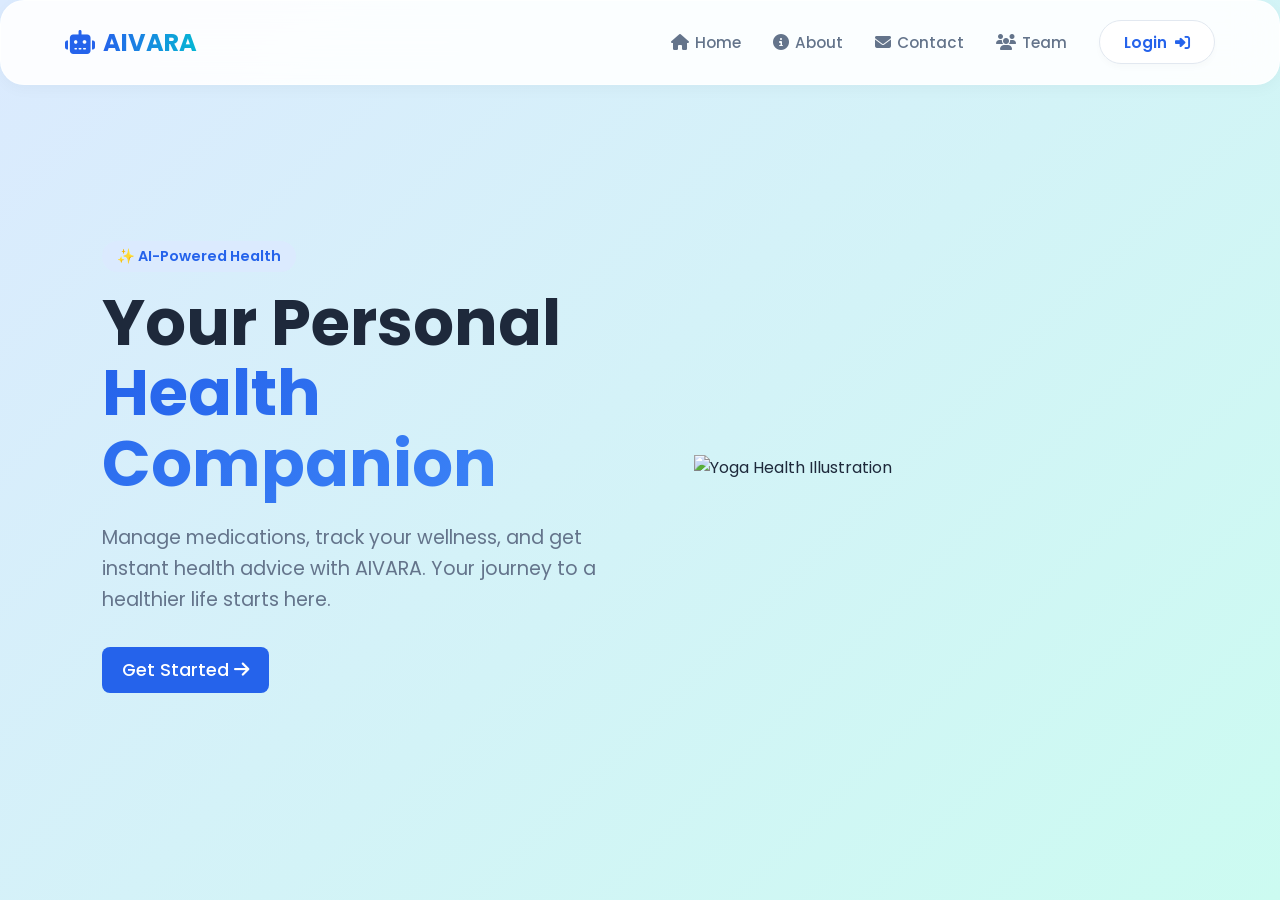
==== index.html @ b7d9ad9e "Update and rename index.html.html to index.html" ====
<!DOCTYPE html>
<html lang="en">
<head>
    <meta charset="UTF-8">
    <meta name="viewport" content="width=device-width, initial-scale=1.0">
    <title>AIVARA AI | Health Assistant</title>
    <link rel="stylesheet" href="style.css">
    <link href="https://fonts.googleapis.com/css2?family=Poppins:wght@300;400;500;600;700&display=swap" rel="stylesheet">
    <link rel="stylesheet" href="https://cdnjs.cloudflare.com/ajax/libs/font-awesome/6.4.0/css/all.min.css">
    <script src="https://cdn.jsdelivr.net/npm/chart.js"></script>
</head>
<body>

    <div id="landing-view">
        <nav class="landing-navbar glass animate-down">
            <div class="logo"><i class="fas fa-robot bounce-icon"></i> <span style="background: linear-gradient(to right, #2563EB, #06b6d4); -webkit-background-clip: text; -webkit-text-fill-color: transparent;">AIVARA</span></div>
            <div class="nav-right-group">
                <a class="nav-link" onclick="scrollToSection('hero-top')"><i class="fas fa-home"></i> Home</a>
                <a class="nav-link" onclick="scrollToSection('about')"><i class="fas fa-info-circle"></i> About</a>
                <a class="nav-link" onclick="scrollToSection('contact')"><i class="fas fa-envelope"></i> Contact</a>
                <a class="nav-link" onclick="scrollToSection('developers')"><i class="fas fa-users"></i> Team</a>
                <button class="btn-login-aesthetic" onclick="openAuthModal('login')">Login <i class="fas fa-sign-in-alt"></i></button>
            </div>
        </nav>

        <header class="landing-hero" id="hero-top">
            <div class="hero-content animate-up delay-1">
                <div class="badge-new">✨ AI-Powered Health</div>
                <h1>Your Personal<br><span class="text-gradient">Health Companion</span></h1>
                <p>Manage medications, track your wellness, and get instant health advice with AIVARA. Your journey to a healthier life starts here.</p>
                <button class="btn-primary big-btn" onclick="openAuthModal('signup')">Get Started <i class="fas fa-arrow-right"></i></button>
            </div>
            <div class="hero-image animate-up delay-2">
                <img src="images/new bot.1.png" alt="Yoga Health Illustration" class="floating-img">
            </div>
        </header>

        <section id="about" class="landing-section">
            <div class="section-header"><h2>About AIVARA</h2><p>Intelligent tools designed for your well-being.</p></div>
            <div class="glass-card about-intro-card">
                <p class="about-text"><strong>AIVARA</strong> is an AI-powered health assistant designed to support individuals in managing their daily wellbeing with ease and confidence. Built with intelligent technology, AIVARA offers a simple, reliable, and user-friendly experience for anyone looking to stay consistent with their health routines.</p>
                <hr style="border: 0; border-top: 1px solid #e2e8f0; margin: 1.5rem 0;">
                <h3 style="color: #2563EB; margin-bottom: 0.5rem;">Our Mission</h3>
                <p class="about-text">Our mission is to make healthcare more accessible, organized, and stress-free by blending smart technology with evidence-based health guidance. We aim to empower people to take control of their health through timely reminders, meaningful insights, and AI-powered support.</p>
            </div>
            <h3 class="sub-heading">What AIVARA Offers</h3>
            <div class="about-grid">
                <div class="feature-card"><div class="f-icon icon-blue"><i class="fas fa-bell"></i></div><h3>Smart Medicine Reminders</h3><p>Stay on track with your daily doses through intelligent scheduling and timely notifications.</p></div>
                <div class="feature-card"><div class="f-icon icon-orange"><i class="fas fa-robot"></i></div><h3>AI Health Chatbot</h3><p>Get quick, easy-to-understand answers to medical queries with clear explanations.</p></div>
                <div class="feature-card"><div class="f-icon icon-green"><i class="fas fa-leaf"></i></div><h3>Daily Guidance</h3><p>Receive personalized suggestions to improve sleep, hydration, nutrition, and stress.</p></div>
                <div class="feature-card"><div class="f-icon icon-purple"><i class="fas fa-heartbeat"></i></div><h3>Wellness Management</h3><p>AIVARA keeps everything organized — from reminders to health history — all in one place.</p></div>
            </div>
            <div class="about-footer-row">
                <div class="glass-card why-card"><h3>Why AIVARA?</h3><ul class="check-list"><li><i class="fas fa-check-circle"></i> Designed to be your personal health companion</li><li><i class="fas fa-check-circle"></i> Provides structured, safe, and readable medical guidance</li><li><i class="fas fa-check-circle"></i> Supports better habits and routine consistency</li></ul></div>
                <div class="glass-card disclaimer-card"><div style="display:flex; align-items:center; gap:10px; margin-bottom:10px;"><i class="fas fa-exclamation-triangle" style="color: #b45309; font-size: 1.5rem;"></i><h4 style="color: #b45309; margin:0;">Disclaimer</h4></div><p style="color: #92400e; line-height: 1.5;">AIVARA provides general medical information and guidance. It is not a replacement for professional medical diagnosis or emergency care.</p></div>
            </div>
        </section>

        <section id="advice" class="landing-section" style="background: #f8fafc;">
            <div class="section-header"><h2>Daily Health Wisdom</h2><p>Simple habits for a better life.</p></div>
            <div class="features-grid">
                <div class="advice-box"><div class="advice-img"><i class="fas fa-sun" style="color: #f59e0b;"></i></div><h3>Morning Routine</h3><p>Start your day with a glass of water and 5 minutes of stretching to wake up your body.</p></div>
                <div class="advice-box"><div class="advice-img"><i class="fas fa-carrot" style="color: #ea580c;"></i></div><h3>Balanced Diet</h3><p>Fill half your plate with vegetables. Colorful plates mean diverse nutrients!</p></div>
                <div class="advice-box"><div class="advice-img"><i class="fas fa-moon" style="color: #4f46e5;"></i></div><h3>Sleep Hygiene</h3><p>Avoid screens 30 minutes before bed for deeper, more restorative sleep.</p></div>
            </div>
        </section>

        <section id="contact" class="landing-section">
            <div class="contact-container glass">
                <div class="contact-text">
                    <h2>Get in Touch</h2><p>Have questions?</p>
                    <div class="contact-info">
                        <div class="contact-item"><i class="fas fa-envelope icon-circle"></i><div><strong>Email Us</strong><span>premkumarj18122003@gmail.com</span><span>varunvarunsp@gmail.com</span></div></div>
                        <div class="contact-item"><i class="fas fa-phone icon-circle"></i><div><strong>Call Us</strong><span>+91 8660739248</span><span>+91 7259466420</span></div></div>
                    </div>
                </div>
                <div class="contact-form">
                    <input type="text" id="contact-name" placeholder="Your Name" class="clean-input" style="margin-bottom: 1rem;" autocomplete="off">
                    <input type="email" id="contact-email" placeholder="Your Email" class="clean-input" style="margin-bottom: 1rem;" autocomplete="off">
                    <textarea id="contact-message" placeholder="Message" class="clean-input" style="margin-bottom: 1rem; height: 100px;"></textarea>
                    <button class="btn-primary" style="width: 100%;" onclick="sendContactEmail()">Send Message</button>
                </div>
            </div>
        </section>
        <section id="developers" class="landing-section" style="background: #f8fafc;">
            <div class="section-header">
                <h2>Meet the Team</h2>
                <p>The brilliant minds behind AIVARA.</p>
            </div>
            
            <div class="dev-container">
                <div class="glass-card dev-card guide-card">
                    <div class="dev-avatar guide-avatar"><i class="fas fa-chalkboard-teacher"></i></div>
                    <h3>Ms. Shivani Kumari K</h3>
                    <span class="dev-role">Project Guide</span>
                    <p>Guiding light & Mentor</p>
                </div>

                <div class="dev-grid">
                    <div class="glass-card dev-card">
                        <div class="dev-avatar"><i class="fas fa-code"></i></div>
                        <h3>Prem Kumar J</h3>
                        <span class="dev-role">Developer</span>
                    </div>
                    <div class="glass-card dev-card">
                        <div class="dev-avatar"><i class="fas fa-laptop-code"></i></div>
                        <h3>Varun      S P</h3>
                        <span class="dev-role">Developer</span>
                    </div>
                    <div class="glass-card dev-card">
                        <div class="dev-avatar"><i class="fas fa-terminal"></i></div>
                        <h3>Shivanand Navi</h3>
                        <span class="dev-role">Developer</span>
                    </div>
                    <div class="glass-card dev-card">
                        <div class="dev-avatar"><i class="fas fa-paint-brush"></i></div>
                        <h3>Sakshitha Talwar</h3>
                        <span class="dev-role">Developer</span>
                    </div>
                </div>
            </div>
        </section>

        <footer class="landing-footer"><p>© 2025 AIVARA AI Health. All rights reserved.</p></footer>
    </div>

    <div id="dashboard-view" class="hidden">
        <div class="dashboard-container">
            <aside class="sidebar glass animate-slide-right">
                <div class="sidebar-top">
                    <div class="sidebar-brand"><div class="brand-icon"><i class="fas fa-heartbeat"></i></div><h2>AIVARA</h2></div>
                    <div class="sidebar-profile"><img src="https://cdn-icons-png.flaticon.com/512/4140/4140048.png" alt="User" class="profile-avatar" id="sidebar-avatar"><div class="profile-info"><h4 id="sidebar-username">User</h4><small style="color: #10b981;">● Online</small></div></div>
                </div>
                <ul class="menu">
                    <li onclick="switchTab('home')" class="active" id="tab-home"><div class="menu-icon icon-blue"><i class="fas fa-home"></i></div><span>Home</span></li>
                    <li onclick="switchTab('reminders')" id="tab-reminders"><div class="menu-icon icon-red"><i class="fas fa-pills"></i></div><span>Reminders</span></li>
                    <li onclick="switchTab('schedules')" id="tab-schedules"><div class="menu-icon icon-purple"><i class="fas fa-calendar-alt"></i></div><span>Schedules</span></li>
                    <li onclick="switchTab('chat')" id="tab-chat"><div class="menu-icon icon-orange"><i class="fas fa-robot"></i></div><span>AI Chatbot</span></li>
                    <li onclick="switchTab('tracking')" id="tab-tracking"><div class="menu-icon icon-green"><i class="fas fa-chart-pie"></i></div><span>Tracking</span></li>
                    <li onclick="switchTab('history')" id="tab-history"><div class="menu-icon icon-gray"><i class="fas fa-history"></i></div><span>History</span></li>
                    <li onclick="switchTab('settings')" id="tab-settings"><div class="menu-icon icon-blue"><i class="fas fa-cog"></i></div><span>Settings</span></li>
                    <li onclick="logout()" class="logout-item"><div class="menu-icon icon-red" style="background: transparent; color: #ef4444;"><i class="fas fa-sign-out-alt"></i></div><span>Logout</span></li>
                </ul>
            </aside>

            <main class="main-content">
                <div id="view-home" class="tab-view">
                    <div class="home-header animate-fade"><div><h2 id="greeting-text">Hello!</h2><p>Here's your daily health overview.</p></div><div class="date-badge" id="current-date">...</div></div>
                    <div class="home-grid">
                        <div class="glass-card action-card card-blue home-anim delay-1" onclick="switchTab('reminders')"><div class="card-icon"><i class="fas fa-pills"></i></div><div class="card-content"><h3>Medicines</h3><p>Manage doses</p><button class="btn-card">Open <i class="fas fa-arrow-right"></i></button></div></div>
                        <div class="glass-card action-card card-purple home-anim delay-2" onclick="switchTab('schedules')"><div class="card-icon"><i class="fas fa-calendar-check"></i></div><div class="card-content"><h3>Schedules</h3><p>Track events</p><button class="btn-card">View <i class="fas fa-arrow-right"></i></button></div></div>
                        <div class="glass-card action-card card-orange home-anim delay-3" onclick="switchTab('chat')"><div class="card-icon"><i class="fas fa-robot"></i></div><div class="card-content"><h3>AI Chatbot</h3><p>Ask health AI</p><button class="btn-card">Chat <i class="fas fa-comment-dots"></i></button></div></div>
                        <div class="glass-card tip-card home-anim delay-4"><div class="tip-icon"><i class="fas fa-lightbulb"></i></div><div><h3>Health Tip</h3><p>"Drink 8 glasses of water today."</p></div></div>
                        <div class="glass-card tip-card home-anim delay-5"><div class="tip-icon" style="background:#ecfccb; color:#65a30d;"><i class="fas fa-leaf"></i></div><div><h3>Wellness Goal</h3><p>15 mins of Yoga.</p></div></div>
                        <div class="glass-card tip-card home-anim delay-6"><div class="tip-icon" style="background:#cffafe; color:#0891b2;"><i class="fas fa-shoe-prints"></i></div><div><h3>Step Counter</h3><p>Daily Activity Tracker</p></div></div>
                    </div>
                    <h3 style="margin: 2rem 0 1rem; color: #1e293b;" class="home-anim delay-7">🚀 Coming Soon</h3>
                    <div class="updates-grid home-anim delay-8">
                        <div class="glass-card update-card"><div class="update-icon"><i class="fas fa-tint"></i></div><div class="update-text"><h4>Water</h4><small>Hydration</small></div><span class="badge-soon">Soon</span></div>
                        <div class="glass-card update-card"><div class="update-icon" style="background:#dcfce7; color:#16a34a;"><i class="fas fa-carrot"></i></div><div class="update-text"><h4>Diet</h4><small>Calories</small></div><span class="badge-soon">Soon</span></div>
                        <div class="glass-card update-card"><div class="update-icon" style="background:#fee2e2; color:#ef4444;"><i class="fas fa-heartbeat"></i></div><div class="update-text"><h4>Heart</h4><small>BPM</small></div><span class="badge-soon">Soon</span></div>
                        <div class="glass-card update-card"><div class="update-icon" style="background:#e0f2fe; color:#0284c7;"><i class="fas fa-walking"></i></div><div class="update-text"><h4>Steps</h4><small>Counter</small></div><span class="badge-soon">Soon</span></div>
                    </div>
                </div>
                <div id="view-reminders" class="tab-view hidden"><h2 style="color: #2563EB; margin-bottom: 1.5rem;">Medication Schedule</h2><div class="glass-card animate-up" style="padding: 2rem; background: white;"><h3 id="reminder-form-title" style="color: #1e40af; margin-bottom: 1.5rem; display: flex; align-items: center; gap: 10px;"><i class="fas fa-plus-circle"></i> Add Medicine</h3><div class="blue-form-box"><form id="reminder-form"><div class="input-group"><i class="fas fa-prescription-bottle-alt input-icon-inside"></i><input type="text" id="med-name" placeholder="Medicine Name" required class="clean-input with-icon"></div><div class="input-row"><input type="text" id="med-dose" placeholder="Dose" class="clean-input" style="flex: 1;"><input type="time" id="med-time" required class="clean-input" style="width: 140px;"></div><div class="input-row"><select id="med-freq" class="clean-input" style="flex: 1;"><option value="Daily">Daily</option><option value="Once">Once</option><option value="Weekly">Weekly</option></select><input type="text" id="med-notes" placeholder="Notes" class="clean-input" style="flex: 1;"></div><button type="submit" id="rem-submit-btn" class="btn-primary full-width" style="margin-top: 0.5rem;">Set Reminder</button><button type="button" id="rem-cancel-btn" class="btn-outline full-width hidden" style="width: 100%; margin-top: 10px;" onclick="resetReminderForm()">Cancel Edit</button></form></div><h4 style="color: #1e40af; margin: 2.5rem 0 1rem;">Current Reminders</h4><div id="reminders-list" class="reminders-list"></div></div></div>
                <div id="view-schedules" class="tab-view hidden"><h2 style="color: #2563EB; margin-bottom: 1.5rem;">My Schedules</h2><div class="glass-card animate-up" style="padding: 2rem; background: white;"><h3 id="schedule-form-title" style="color: #1e40af; margin-bottom: 1rem;">Set Schedule</h3><div class="blue-form-box"><form id="schedule-form"><div class="input-group" style="margin-bottom: 1rem;"><input type="text" id="sch-event" placeholder="Event Name" required class="clean-input"></div><div class="input-row" style="display: flex; gap: 1rem; margin-bottom: 1rem;"><input type="date" id="sch-date" required class="clean-input" style="flex:1;"><input type="text" id="sch-loc" placeholder="Location" required class="clean-input" style="flex:1;"></div><div class="input-row" style="display: flex; gap: 1rem; margin-bottom: 1rem;"><input type="time" id="sch-start" required class="clean-input" style="flex:1;"><input type="time" id="sch-end" required class="clean-input" style="flex:1;"></div><div class="input-group" style="margin-bottom: 1rem;"><label style="font-size:0.9rem; color:#1e40af;">🔔 Alert Time</label><input type="time" id="sch-remind-time" required class="clean-input" style="border:1px solid #2563EB;"></div><div class="input-group" style="margin-bottom: 1.5rem;"><input type="text" id="sch-note" placeholder="Note" class="clean-input"></div><button type="submit" id="sch-submit-btn" class="btn-primary full-width" style="width: 100%;">Set Schedule</button><button type="button" id="sch-cancel-btn" class="btn-outline full-width hidden" style="width: 100%; margin-top: 10px;" onclick="resetScheduleForm()">Cancel</button></form></div><h4 style="color: #1e40af; margin: 2rem 0 1rem;">Upcoming Schedules</h4><div id="schedules-list"></div></div></div>
                
                <div id="view-chat" class="tab-view hidden">
                    <div class="glass-card chat-interface animate-up">
                        <div class="chat-header">
                            <div class="chat-bot-info">
                                <div class="bot-avatar">
                                    <img src="images/chatbot.jpg" alt="Bot" class="floating-img" style="width: 40px; height: 40px; object-fit: cover; border-radius: 50%;">
                                    <div class="status-dot"></div>
                                </div>
                                <div>
                                    <h3 style="margin:0; font-size: 1rem; color: #1e293b;">AIVARA Assistant</h3>
                                    <small style="color: #10b981; font-size: 0.75rem;">● Online</small>
                                </div>
                            </div>
                            <i class="fas fa-ellipsis-v" style="color: #94a3b8; cursor: pointer;"></i>
                        </div>
                        <div id="chat-box" class="chat-box"><div class="msg bot-msg"><div>Hello! 👋 I am AIVARA. Ask me about symptoms (e.g. Fever, Pain).</div></div></div>
                        <div class="chat-chips"><span onclick="quickReply('Headache')">🤕 Headache</span><span onclick="quickReply('Fever')">🌡️ Fever</span><span onclick="quickReply('Cold')">🤧 Cold</span><span onclick="quickReply('Anxiety')">😰 Anxiety</span><span onclick="quickReply('Stomach Ache')">🤢 Stomach</span></div>
                        <div class="chat-input-area"><input type="text" id="user-input" placeholder="Type your symptoms..." onkeypress="handleEnter(event)"><button onclick="sendMessage()"><i class="fas fa-paper-plane"></i></button></div>
                    </div>
                </div>

                <div id="view-tracking" class="tab-view hidden"><h2 style="color: #2563EB; margin-bottom: 1.5rem;">Health Analytics</h2><div class="tracking-grid-top animate-up"><div class="glass-card" style="background: white; padding: 2rem; display: flex; flex-direction: column; align-items: center; justify-content: center;"><h3 style="margin-bottom: 1rem;">Today's Intake</h3><div style="position: relative; height: 180px; width: 100%; display: flex; justify-content: center;"><canvas id="gaugeChart"></canvas><div id="gauge-text" style="position: absolute; bottom: 40px; font-size: 2.5rem; font-weight: 700; color: #2563EB;">0%</div></div><div id="tracking-insight" style="text-align: center; margin-top: -20px; padding: 1rem; background: #f8fafc; border-radius: 12px; width: 100%;"><div id="insight-emoji" style="font-size: 2.5rem;">😐</div><p id="insight-text">No data.</p></div></div><div class="glass-card" style="background: white; padding: 2rem;"><h3 style="margin-bottom: 1rem;">Weekly Adherence</h3><div style="height: 250px;"><canvas id="weeklyChart"></canvas></div></div></div><div class="tracking-grid-bottom animate-up delay-2"><div class="glass-card coming-soon-card"><div class="cs-content"><i class="fas fa-tint fa-3x" style="color: #3b82f6;"></i><h3>Water Intake</h3><p>Hydration</p></div><div class="cs-badge">Soon</div></div><div class="glass-card coming-soon-card"><div class="cs-content"><i class="fas fa-carrot fa-3x" style="color: #10b981;"></i><h3>Diet Plan</h3><p>Calories</p></div><div class="cs-badge">Soon</div></div><div class="glass-card coming-soon-card"><div class="cs-content"><i class="fas fa-heartbeat fa-3x" style="color: #ef4444;"></i><h3>Heart Rate</h3><p>BPM Monitor</p></div><div class="cs-badge">Soon</div></div><div class="glass-card coming-soon-card"><div class="cs-content"><i class="fas fa-shoe-prints fa-3x" style="color: #0891b2;"></i><h3>Step Count</h3><p>Activity</p></div><div class="cs-badge">Soon</div></div></div></div>
                <div id="view-history" class="tab-view hidden"><h2 style="color: #2563EB; margin-bottom: 1.5rem;">Activity Logs</h2><div class="history-grid animate-up"><div class="glass-card" style="padding: 1.5rem; background: white; min-height: 400px;"><div class="history-header"><h3>Medicine Log</h3><button class="btn-clear" onclick="clearHistory('Medicine')">Clear</button></div><ul id="history-meds-list" class="history-list-ul"></ul></div><div class="glass-card" style="padding: 1.5rem; background: white; min-height: 400px;"><div class="history-header"><h3>Schedule Log</h3><button class="btn-clear" onclick="clearHistory('Schedule')">Clear</button></div><ul id="history-sch-list" class="history-list-ul"></ul></div></div></div>
                <div id="view-settings" class="tab-view hidden"><h2 style="color: #2563EB; margin-bottom: 1.5rem;">Settings</h2><div class="settings-grid animate-up"><div class="glass-card settings-card"><h3 class="setting-header"><i class="fas fa-user-circle"></i> Account</h3><div class="input-group-settings"><label>Full Name</label><input type="text" id="profile-name" class="clean-input"></div><div class="input-row"><div class="input-group-settings"><label>Age</label><input type="number" id="profile-age" class="clean-input"></div><div class="input-group-settings"><label>Gender</label><select id="profile-gender" class="clean-input"><option value="Male">Male</option><option value="Female">Female</option></select></div></div><div class="input-group-settings"><label>Email</label><input type="email" id="profile-email" class="clean-input" disabled></div><div class="settings-actions"><button class="btn-outline small" onclick="changeEmail()">Change Email</button><button class="btn-outline small" onclick="changePassword()">Change Password</button></div><button class="btn-primary full-width" style="margin-top:1rem;" onclick="saveProfile()">Save Changes</button></div><div class="glass-card settings-card"><h3 class="setting-header"><i class="fas fa-sliders-h"></i> Preferences</h3><div class="setting-item"><div class="setting-label"><i class="fas fa-moon"></i> <span>Dark Theme</span></div><label class="switch"><input type="checkbox" id="theme-toggle" onchange="toggleTheme()"><span class="slider round"></span></label></div><div class="setting-item"><div class="setting-label"><i class="fas fa-volume-up"></i> <span>Voice Alerts</span></div><label class="switch"><input type="checkbox" id="voice-toggle" checked onchange="toggleVoice()"><span class="slider round"></span></label></div><div class="setting-item"><div class="setting-label"><i class="fas fa-vibration"></i> <span>Vibration</span></div><label class="switch"><input type="checkbox" id="vibrate-toggle" checked onchange="toggleVibrate()"><span class="slider round"></span></label></div></div><div class="glass-card settings-card"><h3 class="setting-header"><i class="fas fa-info-circle"></i> Support</h3><ul class="support-list"><li onclick="showSupport('about')">About AIVARA <span class="version-badge">v1.0</span></li><li onclick="showSupport('contact')">Contact Support <i class="fas fa-chevron-right"></i></li><li onclick="showSupport('faq')">FAQs <i class="fas fa-chevron-right"></i></li><li onclick="showSupport('bug')">Report a Bug <i class="fas fa-chevron-right"></i></li><li onclick="showSupport('rate')">Rate Experience <i class="fas fa-star" style="color:gold"></i></li></ul></div><div class="glass-card settings-card danger-card"><h3 class="setting-header" style="color: #ef4444;"><i class="fas fa-exclamation-triangle"></i> Danger Zone</h3><button class="btn-primary" style="background: #ef4444; width: 100%; border:none;" onclick="resetApp()">Reset All Data</button></div></div></div>
            </main>
        </div>
    </div>

    <div id="auth-modal" class="modal"><div class="modal-content glass" style="width: 380px;"><div id="login-view"><div style="margin-bottom: 1rem; color: #2563EB; font-size: 3rem;"><i class="fas fa-user-circle"></i></div><h2 style="color: #1e293b; margin-bottom: 0.5rem;">Welcome Back</h2><p style="color: #64748b; margin-bottom: 1.5rem;">Please login to your account</p><div class="input-group-auth"><i class="fas fa-user"></i><input type="text" id="login-username" class="clean-input with-icon" placeholder="Username"></div><div class="input-group-auth"><i class="fas fa-lock"></i><input type="password" id="login-password" class="clean-input with-icon" placeholder="Password"></div><p id="login-error" style="color: #ef4444; font-size: 0.9rem; margin-bottom: 10px; display: none;"></p><button class="btn-primary" style="width: 100%; margin-bottom: 1rem;" onclick="handleLogin()">Login</button><div class="auth-links"><span onclick="switchAuth('signup')">Create Account</span><span id="forgot-link" class="hidden" onclick="switchAuth('forgot')">Forgot Password?</span></div></div><div id="signup-view" class="hidden"><h2 style="color: #1e293b; margin-bottom: 0.5rem;">Create Account</h2><p style="color: #64748b; margin-bottom: 1.5rem;">Join AIVARA today</p><div class="input-group-auth"><i class="fas fa-user"></i><input type="text" id="signup-username" class="clean-input with-icon" placeholder="Username"></div><div class="input-group-auth"><i class="fas fa-envelope"></i><input type="email" id="signup-email" class="clean-input with-icon" placeholder="Email"></div><div class="input-group-auth"><i class="fas fa-lock"></i><input type="password" id="signup-password" class="clean-input with-icon" placeholder="Password"></div><button class="btn-primary" style="width: 100%; margin-bottom: 1rem;" onclick="handleSignup()">Sign Up</button><div class="auth-links"><span onclick="switchAuth('login')">Back to Login</span></div></div><div id="forgot-view" class="hidden"><h2 style="color: #1e293b; margin-bottom: 0.5rem;">Recover Account</h2><p style="color: #64748b; margin-bottom: 1.5rem;">Enter your email to recover credentials</p><div class="input-group-auth"><i class="fas fa-envelope"></i><input type="email" id="recover-email" class="clean-input with-icon" placeholder="Registered Email"></div><button class="btn-primary" style="width: 100%; margin-bottom: 1rem;" onclick="handleRecovery()">Send Credentials</button><div class="auth-links"><span onclick="switchAuth('login')">Back to Login</span></div></div></div></div>
    <div id="alert-modal" class="modal"><div class="modal-content glass"><i class="fas fa-bell fa-3x icon-yellow"></i><h2 id="alert-title">Alert!</h2><p id="alert-msg">Notification text.</p><div class="modal-actions" id="modal-btns"></div></div></div>
    <div id="toast-container" class="toast hidden"><div class="toast-icon"><i class="fas fa-check-circle"></i></div><div class="toast-msg" id="toast-message">Success!</div></div>

    <script src="script.js"></script>
</body>
</html>
---- style.css ----
:root { --primary: #2563EB; --primary-hover: #1d4ed8; --bg-gradient: linear-gradient(135deg, #dbeafe 0%, #ccfbf1 100%); --glass-bg: rgba(255, 255, 255, 0.75); --glass-border: 1px solid rgba(255, 255, 255, 0.6); --glass-shadow: 0 8px 32px rgba(31, 38, 135, 0.1); --text: #1e293b; --sidebar-width: 260px; }
body.dark-mode { --primary: #60a5fa; --bg-gradient: linear-gradient(135deg, #0f172a 0%, #1e293b 100%); --glass-bg: rgba(30, 41, 59, 0.8); --glass-border: 1px solid rgba(255, 255, 255, 0.1); --glass-shadow: 0 8px 32px rgba(0, 0, 0, 0.3); --text: #f8fafc; }
body.dark-mode .sidebar, body.dark-mode .glass-card, body.dark-mode .modal-content, body.dark-mode .toast, body.dark-mode .landing-navbar { background: var(--glass-bg); color: var(--text); }
body.dark-mode .clean-input, body.dark-mode .btn-card, body.dark-mode .btn-outline, body.dark-mode .btn-clear, body.dark-mode .btn-login-aesthetic { background: rgba(255,255,255,0.05); color: white; border-color: rgba(255,255,255,0.2); }
body.dark-mode h2, body.dark-mode h3, body.dark-mode h4, body.dark-mode strong, body.dark-mode label { color: #f1f5f9 !important; }
body.dark-mode p, body.dark-mode span, body.dark-mode small, body.dark-mode .menu li, body.dark-mode .contact-item span { color: #94a3b8 !important; }
body.dark-mode .blue-form-box { background: rgba(37, 99, 235, 0.1); border-color: rgba(37, 99, 235, 0.2); }
* { margin: 0; padding: 0; box-sizing: border-box; font-family: 'Poppins', sans-serif; scroll-behavior: smooth; }
body { background: var(--bg-gradient); color: var(--text); height: 100vh; overflow: hidden; transition: background 0.3s; }
.hidden { display: none !important; }
::-webkit-scrollbar { width: 0px; background: transparent; }
.menu { overflow-x: hidden; scrollbar-width: none; }
@keyframes slideRight { from { transform: translateX(-50px); opacity: 0; } to { transform: translateX(0); opacity: 1; } }
@keyframes fadeInUp { from { opacity: 0; transform: translateY(20px); } to { opacity: 1; transform: translateY(0); } }
@keyframes fadeIn { from { opacity: 0; } to { opacity: 1; } }
@keyframes float { 0% { transform: translateY(0px); } 50% { transform: translateY(-15px); } 100% { transform: translateY(0px); } }
@keyframes bounceIcon { 0%, 100% { transform: translateY(0); } 50% { transform: translateY(-3px); } }
.animate-slide-right { animation: slideRight 0.6s ease-out forwards; }
.animate-up { animation: fadeInUp 0.6s ease-out forwards; } 
.animate-fade { animation: fadeIn 0.8s ease-out forwards; }
.animate-down { animation: fadeIn 0.6s ease-out forwards; }
.delay-1 { animation-delay: 0.1s; } .delay-2 { animation-delay: 0.2s; } .delay-3 { animation-delay: 0.3s; }
.delay-4 { animation-delay: 0.4s; } .delay-5 { animation-delay: 0.5s; } .delay-6 { animation-delay: 0.6s; }
.delay-7 { animation-delay: 0.7s; } .delay-8 { animation-delay: 0.8s; }
.tab-view { transition: opacity 0.3s ease, transform 0.3s ease; opacity: 1; transform: translateY(0); width: 100%; }
.view-exit { opacity: 0; transform: translateY(-10px); }
.view-enter { opacity: 0; transform: translateY(10px); }
.glass, .glass-card, .sidebar, .navbar { background: var(--glass-bg); backdrop-filter: blur(20px); border: var(--glass-border); box-shadow: var(--glass-shadow); border-radius: 24px; transition: background 0.3s, border-color 0.3s; }
#landing-view { padding: 0; height: 100vh; display: flex; flex-direction: column; overflow-y: auto; }
.landing-navbar { display: flex; justify-content: space-between; align-items: center; padding: 1.2rem 5%; position: sticky; top: 0; z-index: 100; background: rgba(255,255,255,0.9); backdrop-filter: blur(20px); border-bottom: 1px solid rgba(255,255,255,0.5); box-shadow: 0 4px 15px rgba(0,0,0,0.03); }
.logo { font-size: 1.5rem; font-weight: 700; display: flex; align-items: center; gap: 8px; }
.bounce-icon { color: var(--primary); animation: bounceIcon 2s infinite; }
.nav-right-group { display: flex; align-items: center; gap: 2rem; }
.nav-link { cursor: pointer; font-weight: 500; color: #64748b; transition: all 0.3s ease; position: relative; display: flex; align-items: center; gap: 6px; font-size: 0.95rem; }
.nav-link i { font-size: 1rem; transition: transform 0.3s; }
.nav-link:hover { color: var(--primary); }
.nav-link:hover i { transform: translateY(-2px); }
.nav-link::after { content: ''; position: absolute; width: 0; height: 2px; bottom: -4px; left: 0; background-color: var(--primary); transition: width 0.3s ease; }
.nav-link:hover::after { width: 100%; }
.btn-login-aesthetic { background: white; border: 1px solid #e2e8f0; color: var(--primary); padding: 0.6rem 1.5rem; border-radius: 50px; font-weight: 600; font-size: 0.95rem; cursor: pointer; transition: all 0.3s ease; display: flex; align-items: center; gap: 8px; box-shadow: 0 4px 6px rgba(0,0,0,0.02); }
.btn-login-aesthetic:hover { background: var(--primary); color: white; box-shadow: 0 8px 15px rgba(37, 99, 235, 0.2); transform: translateY(-2px); border-color: var(--primary); }
.landing-hero { display: flex; align-items: center; justify-content: space-between; padding: 4rem 8%; min-height: 85vh; }
.hero-content { max-width: 50%; }
.hero-content h1 { font-size: 4rem; line-height: 1.1; margin-bottom: 1.5rem; color: #1e293b; }
.text-gradient { background: linear-gradient(135deg, #2563EB, #3b82f6); -webkit-background-clip: text; -webkit-text-fill-color: transparent; }
.hero-content p { font-size: 1.2rem; color: #64748b; margin-bottom: 2rem; line-height: 1.6; }
.badge-new { background: #dbeafe; color: #2563EB; padding: 5px 15px; border-radius: 50px; font-weight: 600; font-size: 0.9rem; display: inline-block; margin-bottom: 1rem; }
.big-btn { padding: 1rem 2.5rem; font-size: 1.1rem; border-radius: 50px; }
.hero-image { width: 45%; display: flex; justify-content: center; }
.floating-img { width: 100%; max-width: 500px; animation: float 4s ease-in-out infinite; }
.landing-section { padding: 6rem 8%; text-align: center; scroll-margin-top: 80px; }
.section-header h2 { font-size: 2.5rem; color: #1e293b; margin-bottom: 0.5rem; }
.section-header p { color: #64748b; font-size: 1.1rem; margin-bottom: 3rem; }
.about-intro-card { padding: 2.5rem; border-radius: 20px; margin-bottom: 3rem; background: #f8fafc; text-align: center; }
.about-text { font-size: 1.05rem; color: #475569; line-height: 1.7; margin-bottom: 1rem; }
.sub-heading { font-size: 1.8rem; color: #1e293b; margin-bottom: 1.5rem; text-align: center; }
.about-grid { display: grid; grid-template-columns: repeat(auto-fit, minmax(280px, 1fr)); gap: 2rem; margin-bottom: 3rem; }
.feature-card { padding: 2rem; border-radius: 20px; background: #f8fafc; transition: 0.3s; text-align: center; border: 1px solid #f1f5f9; display:flex; flex-direction: column; align-items: center; justify-content: center; }
.feature-card:hover { transform: translateY(-10px); box-shadow: 0 15px 30px rgba(0,0,0,0.05); }
.f-icon { width: 60px; height: 60px; border-radius: 50%; display: flex; align-items: center; justify-content: center; font-size: 1.8rem; margin-bottom: 1rem; }
.about-footer-row { display: grid; grid-template-columns: 1.5fr 1fr; gap: 2rem; }
.why-card { padding: 2rem; text-align: left; background: white; }
.check-list { list-style: none; margin-top: 1rem; }
.check-list li { margin-bottom: 0.8rem; color: #475569; display: flex; align-items: center; gap: 10px; }
.check-list i { color: #2563EB; }
.disclaimer-card { padding: 2rem; text-align: left; background: #fffbeb; border: 1px solid #fef3c7; }
.advice-box { padding: 2rem; background: white; border-radius: 20px; box-shadow: 0 4px 20px rgba(0,0,0,0.03); transition: transform 0.3s; border: 1px solid #f1f5f9; text-align: left; }
.advice-box:hover { transform: translateY(-5px); }
.advice-img { font-size: 2.5rem; margin-bottom: 1rem; }
.advice-box h3 { font-size: 1.2rem; margin-bottom: 0.5rem; color: #1e293b; }
.advice-box p { font-size: 0.95rem; color: #64748b; line-height: 1.5; }
.features-grid { display: grid; grid-template-columns: repeat(3, 1fr); gap: 2rem; }
.contact-container { display: flex; padding: 3rem; align-items: flex-start; justify-content: space-between; gap: 3rem; text-align: left; background: white; }
.contact-text { flex: 1; }
.contact-text h2 { font-size: 2rem; margin-bottom: 1rem; }
.contact-info { display: flex; flex-direction: column; gap: 20px; margin-top: 2rem; }
.contact-item { display: flex; gap: 15px; align-items: flex-start; }
.contact-item strong { display: block; margin-bottom: 5px; color: #1e293b; font-size: 1.1rem; }
.contact-item span { display: block; color: #64748b; margin-bottom: 3px; }
.icon-circle { width: 45px; height: 45px; background: #eff6ff; color: #2563EB; border-radius: 50%; display: flex; align-items: center; justify-content: center; font-size: 1.2rem; margin-top: 3px; }
.contact-form { flex: 1; background: #f8fafc; padding: 2.5rem; border-radius: 16px; border: 1px solid #e2e8f0; }
.landing-footer { text-align: center; padding: 2rem; color: #94a3b8; border-top: 1px solid #eee; background: white; }
.input-group-auth { position: relative; margin-bottom: 1rem; }
.input-group-auth i { position: absolute; left: 15px; top: 50%; transform: translateY(-50%); color: #64748b; }
.auth-links { display: flex; justify-content: space-between; margin-top: 10px; font-size: 0.85rem; color: #2563EB; cursor: pointer; }
.auth-links span:hover { text-decoration: underline; }
.settings-grid { display: grid; grid-template-columns: 1fr 1fr; gap: 1.5rem; }
.settings-card { padding: 2rem; background: white; display: flex; flex-direction: column; gap: 1rem; height: 100%; }
.setting-header { font-size: 1.1rem; color: #1e293b; display: flex; align-items: center; gap: 10px; margin-bottom: 0.5rem; }
.danger-card { border: 1px solid #fecaca; }
.input-group-settings { margin-bottom: 1rem; }
.input-group-settings label { display: block; font-size: 0.85rem; color: #64748b; margin-bottom: 5px; font-weight: 500; }
.settings-actions { display: flex; gap: 10px; margin-top: 0.5rem; }
.btn-outline.small { padding: 0.4rem 1rem; font-size: 0.8rem; }
.setting-item { display: flex; justify-content: space-between; align-items: center; padding: 0.8rem 0; border-bottom: 1px solid #f1f5f9; }
.setting-item:last-child { border-bottom: none; }
.setting-label { display: flex; align-items: center; gap: 10px; font-weight: 500; color: #475569; }
.switch { position: relative; display: inline-block; width: 44px; height: 24px; }
.switch input { opacity: 0; width: 0; height: 0; }
.slider { position: absolute; cursor: pointer; top: 0; left: 0; right: 0; bottom: 0; background-color: #cbd5e1; transition: .4s; border-radius: 34px; }
.slider:before { position: absolute; content: ""; height: 18px; width: 18px; left: 3px; bottom: 3px; background-color: white; transition: .4s; border-radius: 50%; box-shadow: 0 2px 4px rgba(0,0,0,0.1); }
input:checked + .slider { background-color: var(--primary); }
input:checked + .slider:before { transform: translateX(20px); }
.support-list { list-style: none; }
.support-list li { padding: 0.8rem 0; border-bottom: 1px solid #f1f5f9; cursor: pointer; display: flex; justify-content: space-between; align-items: center; color: #475569; transition: 0.2s; }
.support-list li:hover { color: var(--primary); transform: translateX(5px); }
.version-badge { background: #eff6ff; color: var(--primary); padding: 2px 8px; border-radius: 10px; font-size: 0.75rem; font-weight: 600; }
.sidebar { width: var(--sidebar-width); padding: 2rem 1.5rem; display: flex; flex-direction: column; background: rgba(255, 255, 255, 0.85); border-right: 1px solid rgba(255, 255, 255, 0.8); height: 95vh; margin: 2.5vh 0 2.5vh 2.5vh; overflow: hidden; }
.sidebar-top { margin-bottom: 1rem; flex-shrink: 0; }
.sidebar-brand { display: flex; align-items: center; gap: 12px; margin-bottom: 2rem; padding-left: 10px; }
.brand-icon { width: 40px; height: 40px; background: linear-gradient(135deg, #2563EB, #4f46e5); color: white; border-radius: 12px; display: flex; align-items: center; justify-content: center; font-size: 1.2rem; }
.sidebar-brand h2 { font-size: 1.5rem; color: #1e293b; font-weight: 700; }
.sidebar-profile { display: flex; align-items: center; gap: 12px; background: white; padding: 12px; border-radius: 16px; margin-bottom: 1rem; box-shadow: 0 4px 15px rgba(0,0,0,0.03); border: 1px solid #f1f5f9; }
.profile-avatar { width: 45px; height: 45px; border-radius: 50%; }
.profile-info h4 { font-size: 0.95rem; margin: 0; color: #1e293b; }
.menu { list-style: none; display: flex; flex-direction: column; gap: 0.6rem; flex: 1; overflow-y: auto; padding-bottom: 1rem; }
.menu li, .footer-item { padding: 0.9rem 1rem; border-radius: 14px; cursor: pointer; color: #64748b; font-weight: 500; display: flex; align-items: center; gap: 15px; transition: all 0.3s; flex-shrink: 0; }
.menu li:hover, .footer-item:hover { background: rgba(255, 255, 255, 0.6); transform: translateX(8px); color: var(--primary); }
.menu li.active, .footer-item.active { background: linear-gradient(135deg, #2563EB, #3b82f6); color: white; box-shadow: 0 8px 20px rgba(37, 99, 235, 0.25); transform: translateX(5px); }
.menu-icon { width: 32px; height: 32px; display: flex; align-items: center; justify-content: center; border-radius: 10px; font-size: 1rem; }
.menu li.active .menu-icon, .footer-item.active .menu-icon { background: rgba(255,255,255,0.2); color: white; }
.icon-blue { color: #3b82f6; background: #eff6ff; } .icon-red { color: #ef4444; background: #fef2f2; } .icon-purple { color: #a855f7; background: #f3e8ff; } .icon-orange { color: #f97316; background: #ffedd5; } .icon-green { color: #10b981; background: #ecfdf5; } .icon-gray { color: #64748b; background: #f1f5f9; }
.sidebar-footer { margin-top: auto; padding-top: 1rem; border-top: 1px solid #f1f5f9; display: flex; flex-direction: column; gap: 0.5rem; }
.logout-btn:hover { background: #fef2f2; color: #ef4444; }
.dashboard-container { display: flex; height: 100vh; padding: 2rem; gap: 2rem; overflow: hidden; }
.main-content { flex: 1; overflow-y: auto; padding: 2rem 2rem 2rem 0; }
.home-header { display: flex; justify-content: space-between; align-items: center; margin-bottom: 2rem; }
.date-badge { background: white; padding: 0.5rem 1.2rem; border-radius: 50px; font-weight: 600; color: var(--primary); box-shadow: 0 4px 15px rgba(0,0,0,0.05); }
.home-grid { display: grid; grid-template-columns: repeat(3, 1fr); gap: 1.5rem; }
.action-card { position: relative; overflow: hidden; color: white; padding: 2rem; display: flex; flex-direction: column; justify-content: space-between; min-height: 200px; transition: transform 0.3s ease; cursor: pointer; border: none; height: 100%; }
.action-card:hover { transform: translateY(-5px) scale(1.02); }
.card-blue { background: linear-gradient(135deg, #3b82f6, #2563EB); } .card-purple { background: linear-gradient(135deg, #a855f7, #7c3aed); } .card-orange { background: linear-gradient(135deg, #f59e0b, #d97706); }
.card-icon { font-size: 4rem; opacity: 0.3; position: absolute; top: -10px; right: -10px; transform: rotate(15deg); }
.btn-card { background: rgba(255, 255, 255, 0.25); border: 1px solid rgba(255, 255, 255, 0.4); color: white; padding: 0.6rem 1.5rem; border-radius: 50px; font-size: 0.9rem; font-weight: 600; display: flex; align-items: center; gap: 8px; margin-top: 1rem; backdrop-filter: blur(4px); width: fit-content; transition: 0.3s; }
.tip-card { display: flex; align-items: center; gap: 1.5rem; padding: 1.5rem; background: white; height: 100%; transition: transform 0.3s; }
.updates-grid { display: grid; grid-template-columns: repeat(4, 1fr); gap: 1.5rem; }
.update-card { display: flex; flex-direction: column; align-items: center; text-align: center; gap: 1rem; padding: 1.5rem; background: white; position: relative; transition: transform 0.3s; }
.update-card:hover { transform: translateY(-5px); }
.update-icon { width: 60px; height: 60px; background: #eff6ff; color: var(--primary); border-radius: 16px; display: flex; align-items: center; justify-content: center; font-size: 1.8rem; }
.badge-soon { position: absolute; top: 10px; right: 10px; background: #f1f5f9; color: #64748b; font-size: 0.7rem; padding: 2px 8px; border-radius: 10px; font-weight: 600; }
.blue-form-box { background-color: #eff6ff; border: 1px solid #bfdbfe; border-radius: 12px; padding: 1.5rem; }
.clean-input { padding: 10px 15px; border: 1px solid #e0f2fe; border-radius: 12px; width: 100%; outline: none; background: white; font-size: 1rem; color: #1e293b; transition: all 0.3s ease; box-shadow: 0 2px 5px rgba(0,0,0,0.02); }
.clean-input.with-icon { padding-left: 45px; }
.clean-input:focus { border-color: #3b82f6; box-shadow: 0 0 0 3px rgba(59, 130, 246, 0.15); transform: translateY(-2px); }
.input-group { position: relative; margin-bottom: 1.5rem; }
.input-icon-inside { position: absolute; left: 15px; top: 50%; transform: translateY(-50%); color: #3b82f6; font-size: 1.1rem; z-index: 2; }
.input-row { display: flex; gap: 1.5rem; margin-bottom: 1.5rem; }
.reminder-item, .schedule-item { background: #f8fafc; border-radius: 16px; padding: 1.5rem; margin-bottom: 1rem; display: flex; justify-content: space-between; align-items: center; border: 1px solid #e2e8f0; transition: 0.3s; }
.reminder-item:hover { transform: translateY(-3px); box-shadow: 0 5px 15px rgba(0,0,0,0.05); }
.reminder-item.taken { background-color: #dcfce7; border: none; }
.btn-primary { background: var(--primary); color: white; border: none; padding: 10px 20px; border-radius: 8px; font-weight: 500; cursor: pointer; transition: 0.2s; }
.btn-outline { background: transparent; border: 2px solid var(--primary); color: var(--primary); padding: 0.5rem 1.5rem; border-radius: 50px; cursor: pointer; font-weight: 600; }
.btn-circle { width: 38px; height: 38px; border-radius: 50%; border: none; display: flex; align-items: center; justify-content: center; cursor: pointer; color: white; margin-left: 8px; }
.btn-blue { background: linear-gradient(135deg, #3b82f6, #2563EB); } .btn-red { background: linear-gradient(135deg, #ef4444, #dc2626); } .btn-green { background: linear-gradient(135deg, #10b981, #059669); } .btn-yellow { background: linear-gradient(135deg, #f59e0b, #d97706); }
.status-indicator { display: flex; align-items: center; gap: 6px; font-size: 0.85rem; font-weight: 600; color: #10b981; }
.blinker { width: 10px; height: 10px; background-color: #10b981; border-radius: 50%; animation: blink 1.5s infinite; }
.history-grid { display: grid; grid-template-columns: 1fr 1fr; gap: 1.5rem; }
.btn-clear { background: white; border: 1px solid #fee2e2; color: #ef4444; padding: 0.6rem 1.2rem; border-radius: 30px; font-size: 0.85rem; font-weight: 600; cursor: pointer; display: flex; align-items: center; gap: 8px; }
.history-list-ul { list-style: none; }
.history-list-ul li { padding: 1rem; border-bottom: 1px solid #f8fafc; display: flex; justify-content: space-between; align-items: center; color: #475569; }
.btn-mini-trash { background: #fee2e2; color: #ef4444; border: none; width: 30px; height: 30px; border-radius: 50%; cursor: pointer; display: flex; align-items: center; justify-content: center; transition: 0.2s; }
.tracking-grid-top { display: grid; grid-template-columns: 1fr 1.5fr; gap: 1.5rem; margin-bottom: 1.5rem; }
.tracking-grid-bottom { display: grid; grid-template-columns: 1fr 1fr; gap: 1.5rem; }

/* CHAT INTERFACE */
.chat-interface { flex: 1; display: flex; flex-direction: column; height: calc(100vh - 6rem); }
.chat-header { display: flex; justify-content: space-between; align-items: center; padding: 1rem; border-bottom: 1px solid #f1f5f9; flex-shrink: 0; }
.chat-bot-info { display: flex; align-items: center; gap: 10px; }
.bot-avatar { position: relative; width: 40px; height: 40px; background: #eff6ff; border-radius: 50%; display: flex; align-items: center; justify-content: center; }
.bot-avatar img { width: 25px; }
.status-dot { width: 10px; height: 10px; background: #10b981; border-radius: 50%; position: absolute; bottom: 0; right: 0; border: 2px solid white; }
.chat-box { flex: 1; padding: 1rem; overflow-y: auto; display: flex; flex-direction: column; gap: 1rem; }
.msg { padding: 0.8rem 1.2rem; border-radius: 16px; max-width: 75%; font-size: 0.95rem; line-height: 1.5; position: relative; animation: fadeInUp 0.3s; }
.bot-msg { background: white; align-self: flex-start; border-bottom-left-radius: 4px; border: 1px solid #f1f5f9; color: #1e293b; display: flex; gap: 10px; box-shadow: 0 2px 5px rgba(0,0,0,0.05); }
.chat-icon-small { width: 25px; height: 25px; margin-top: 3px; }
.user-msg { background: linear-gradient(135deg, #2563EB, #3b82f6); color: white; align-self: flex-end; border-bottom-right-radius: 4px; box-shadow: 0 4px 10px rgba(37, 99, 235, 0.2); }
.chat-chips { padding: 0.5rem 1rem; display: flex; gap: 8px; overflow-x: auto; scrollbar-width: none; flex-shrink: 0; border-top: 1px solid #f1f5f9; background: #f8fafc; }
.chat-chips span { background: white; border: 1px solid #e2e8f0; padding: 6px 12px; border-radius: 20px; font-size: 0.85rem; cursor: pointer; white-space: nowrap; transition: 0.2s; color: #64748b; }
.chat-chips span:hover { background: #eff6ff; color: var(--primary); border-color: var(--primary); }
.chat-input-area { padding: 1rem; background: white; display: flex; gap: 10px; border-top: 1px solid #f1f5f9; align-items: center; flex-shrink: 0; margin-bottom: 0; }
.chat-input-area input { flex: 1; padding: 12px 16px; border: 1px solid #e2e8f0; border-radius: 24px; outline: none; transition: 0.3s; }
.chat-input-area input:focus { border-color: var(--primary); }
.chat-input-area button { background: var(--primary); color: white; border: none; width: 40px; height: 40px; border-radius: 50%; cursor: pointer; transition: 0.2s; display: flex; align-items: center; justify-content: center; }
.chat-input-area button:hover { transform: scale(1.1); }
.modal { position: fixed; top: 0; left: 0; width: 100%; height: 100%; background: rgba(0,0,0,0.4); display: none; justify-content: center; align-items: center; z-index: 100; backdrop-filter: blur(5px); animation: fadeIn 0.3s; }
.modal-content { background: white; padding: 2.5rem; width: 380px; text-align: center; border-radius: 20px; animation: fadeInUp 0.4s; }
.modal-actions { display: flex; gap: 10px; justify-content: center; margin-top: 1.5rem; flex-wrap: wrap; }
.toast { position: fixed; top: 30px; left: 50%; transform: translateX(-50%); background: white; padding: 1rem 2rem; border-radius: 50px; box-shadow: 0 10px 30px rgba(0,0,0,0.15); display: flex; align-items: center; gap: 12px; z-index: 1000; border-bottom: 3px solid #10b981; animation: slideDown 0.4s ease-out forwards; }
@media(max-width: 900px) { .home-grid, .updates-grid, .features-grid, .about-footer-row, .settings-grid { grid-template-columns: 1fr; } .history-grid, .tracking-grid-top, .tracking-grid-bottom { grid-template-columns: 1fr; } .sidebar { width: 80px; padding: 1rem; } .sidebar-brand h2, .profile-info, .menu span, .sidebar-footer span { display: none; } .logo-area { justify-content: center; } .menu-icon { margin: 0 auto; } .landing-hero { flex-direction: column; text-align: center; } .hero-content { max-width: 100%; } .hero-image { width: 100%; margin-top: 2rem; } .contact-container { flex-direction: column; } .nav-right-group { display: none; } }

/* DEVELOPERS SECTION */
.dev-container { max-width: 900px; margin: 0 auto; text-align: center; }
.dev-card { padding: 1.5rem; display: flex; flex-direction: column; align-items: center; gap: 0.5rem; transition: transform 0.3s; }
.dev-card:hover { transform: translateY(-5px); box-shadow: 0 10px 25px rgba(0,0,0,0.08); }
.dev-avatar { width: 60px; height: 60px; background: #eff6ff; border-radius: 50%; display: flex; align-items: center; justify-content: center; font-size: 1.5rem; color: var(--primary); margin-bottom: 0.5rem; border: 2px solid #e0f2fe; }
.dev-role { font-size: 0.85rem; color: #64748b; font-weight: 600; background: #f1f5f9; padding: 3px 10px; border-radius: 50px; display: inline-block; }
.guide-card { background: linear-gradient(135deg, #ffffff 0%, #f8fafc 100%); border: 1px solid #e2e8f0; margin-bottom: 2rem; max-width: 400px; margin-left: auto; margin-right: auto; padding: 2rem; }
.guide-avatar { width: 80px; height: 80px; font-size: 2rem; background: #dbeafe; color: var(--primary); }
.dev-grid { display: grid; grid-template-columns: repeat(4, 1fr); gap: 1.5rem; }
@media(max-width: 800px) { .dev-grid { grid-template-columns: 1fr 1fr; } }
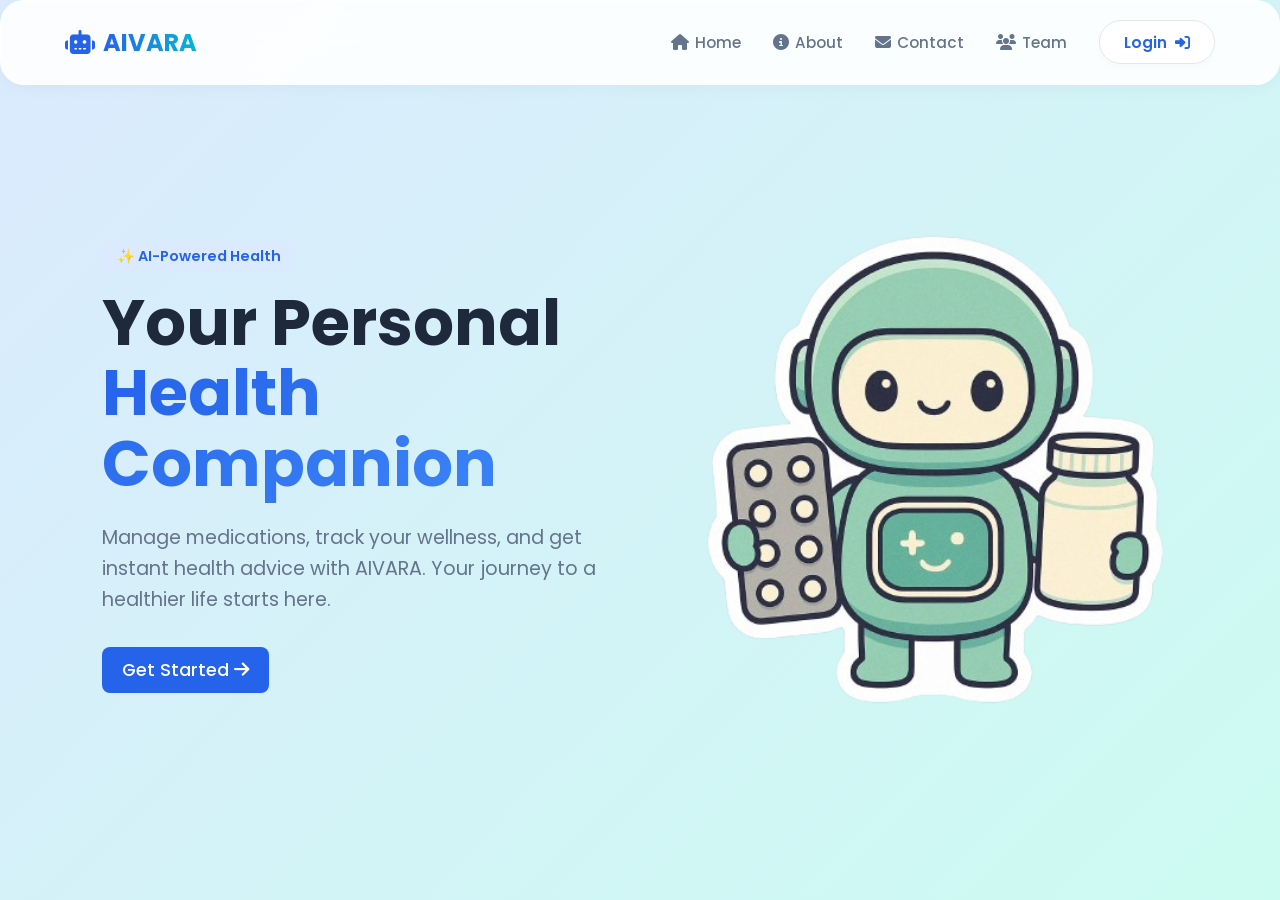
==== commit b76dcfb6: "Update index.html" ====
--- a/index.html
+++ b/index.html
@@ -31,7 +31,7 @@
                 <button class="btn-primary big-btn" onclick="openAuthModal('signup')">Get Started <i class="fas fa-arrow-right"></i></button>
             </div>
             <div class="hero-image animate-up delay-2">
-                <img src="images/new bot.1.png" alt="Yoga Health Illustration" class="floating-img">
+                <img src="./new bot.1.png" alt="Yoga Health Illustration" class="floating-img">
             </div>
         </header>
 
@@ -200,3 +200,5 @@
     <script src="script.js"></script>
 </body>
 </html>
+
+
